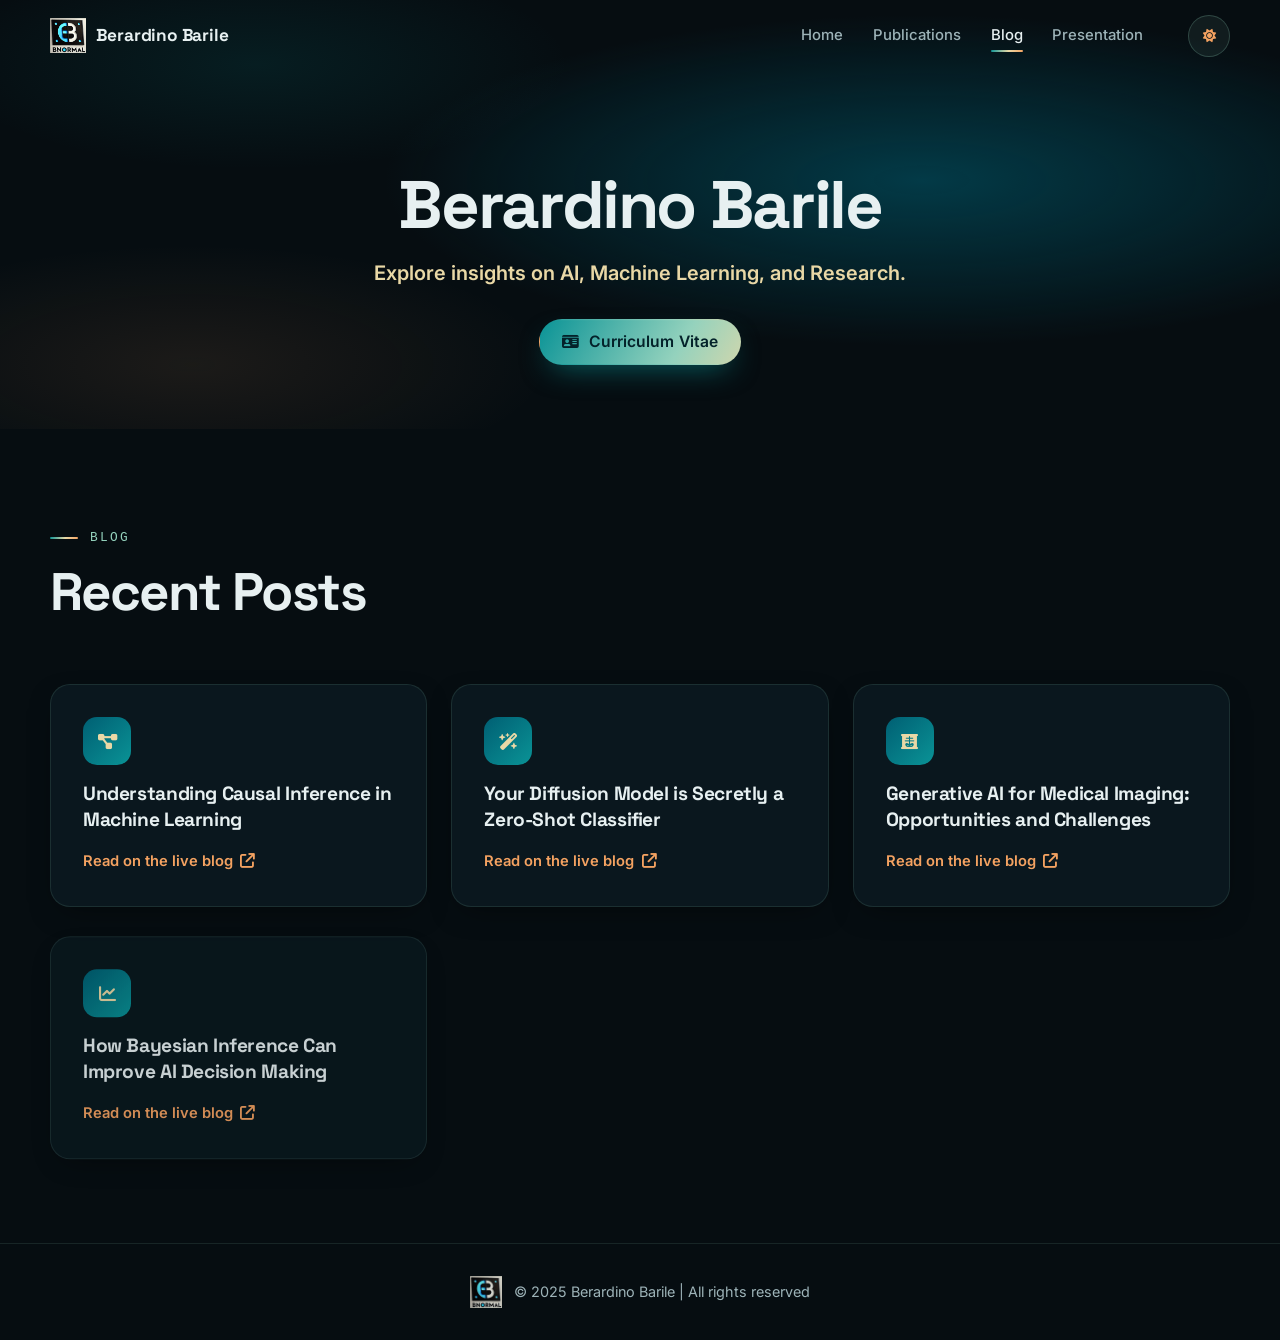
==== blog.html @ b343e504 "Add animated Talk to my CV chat page" ====
<!doctype html>
<html lang="en" class="no-js" data-theme="dark">
  <head>
    <meta charset="UTF-8" />
    <meta name="viewport" content="width=device-width, initial-scale=1" />
    <title>Blog - Berardino Barile</title>
    <meta name="description" content="Explore insights on AI, Machine Learning, and Research." />
    <meta name="theme-color" content="#060d11" />
    <link rel="icon" type="image/png" href="/assets/logo-280.png" />
    <script>
      (function () {
        var d = document.documentElement;
        d.classList.remove('no-js');
        d.classList.add('js');
        var t = 'dark';
        try {
          var s = localStorage.getItem('bnormal-theme');
          if (s === 'light' || s === 'dark') t = s;
        } catch (e) {}
        d.setAttribute('data-theme', t);
        setTimeout(function () {
          if (!window.__animBooted) d.classList.add('anim-fallback');
        }, 3000);
      })();
    </script>
    <link rel="preconnect" href="https://fonts.googleapis.com" />
    <link rel="preconnect" href="https://fonts.gstatic.com" crossorigin />
    <link
      rel="stylesheet"
      href="https://fonts.googleapis.com/css2?family=Inter:wght@400;500;600;700;800&family=Space+Grotesk:wght@500;600;700&display=swap"
    />
    <script type="module" crossorigin src="/assets/offscreen-HHxw4P6t.js"></script>
    <script type="module" crossorigin src="/assets/animations-CRm2_7_e.js"></script>
    <script type="module" crossorigin src="/assets/pages-BeR2mlbg.js"></script>
    <link rel="stylesheet" crossorigin href="/assets/offscreen-CxXICpaq.css">
  </head>
  <body>
    <a class="skip-link" href="#main">Skip to content</a>
    <div id="scroll-progress" class="scroll-progress" aria-hidden="true"></div>

    <header id="site-header" class="site-header">
      <div class="container site-header__inner">
        <a class="brand" href="index.html" aria-label="Berardino Barile, home">
          <img src="/assets/logo-280.png" alt="Logo" width="36" height="35" />
          <span class="brand__name">Berardino Barile</span>
        </a>
        <nav id="site-nav" class="site-nav" aria-label="Main">
          <ul>
            <li><a href="index.html">Home</a></li>
            <li><a href="publications.html">Publications</a></li>
            <li><a href="blog.html" class="is-active" aria-current="page">Blog</a></li>
            <li><a href="presentation.html">Presentation</a></li>
          </ul>
        </nav>
        <div class="site-header__actions">
          <button id="theme-toggle" class="icon-btn theme-toggle" type="button" aria-pressed="false" aria-label="Light theme">
            <i class="fa-solid fa-moon theme-toggle__moon" aria-hidden="true"></i>
            <i class="fa-solid fa-sun theme-toggle__sun" aria-hidden="true"></i>
          </button>
          <button id="nav-toggle" class="icon-btn nav-toggle" type="button" aria-expanded="false" aria-controls="site-nav" aria-label="Open menu">
            <span class="nav-toggle__bars" aria-hidden="true"><span></span><span></span><span></span></span>
          </button>
        </div>
      </div>
    </header>

    <main id="main" tabindex="-1">
      <section class="page-hero" aria-labelledby="page-title">
        <div class="hero__glow" aria-hidden="true"></div>
        <div class="container">
          <h1 id="page-title" class="page-hero__title" data-page-in>Berardino Barile</h1>
          <p class="page-hero__subtitle" data-page-in>Explore insights on AI, Machine Learning, and Research.</p>
          <a class="btn btn--primary" href="index.html" data-page-in><i class="fa-solid fa-id-card" aria-hidden="true"></i>Curriculum Vitae</a>
        </div>
      </section>

      <section class="page-section" aria-labelledby="posts-title">
        <div class="container">
          <header class="section-head">
            <p class="eyebrow">Blog</p>
            <h2 id="posts-title" class="section-title">Recent Posts</h2>
          </header>
          <div class="posts-grid">
            <a class="card post-card" href="https://berardinob.github.io/BNormal/Causality.html" target="_blank" rel="noopener" data-reveal-item>
              <span class="post-card__icon" aria-hidden="true"><i class="fa-solid fa-diagram-project"></i></span>
              <h3 class="post-card__title">Understanding Causal Inference in Machine Learning</h3>
              <span class="post-card__more">Read on the live blog<i class="fa-solid fa-arrow-up-right-from-square" aria-hidden="true"></i></span>
            </a>
            <a class="card post-card" href="https://berardinob.github.io/BNormal/diffusion-classifier.html" target="_blank" rel="noopener" data-reveal-item>
              <span class="post-card__icon" aria-hidden="true"><i class="fa-solid fa-wand-magic-sparkles"></i></span>
              <h3 class="post-card__title">Your Diffusion Model is Secretly a Zero-Shot Classifier</h3>
              <span class="post-card__more">Read on the live blog<i class="fa-solid fa-arrow-up-right-from-square" aria-hidden="true"></i></span>
            </a>
            <a class="card post-card" href="https://berardinob.github.io/BNormal/posts/article2.html" target="_blank" rel="noopener" data-reveal-item>
              <span class="post-card__icon" aria-hidden="true"><i class="fa-solid fa-x-ray"></i></span>
              <h3 class="post-card__title">Generative AI for Medical Imaging: Opportunities and Challenges</h3>
              <span class="post-card__more">Read on the live blog<i class="fa-solid fa-arrow-up-right-from-square" aria-hidden="true"></i></span>
            </a>
            <a class="card post-card" href="https://berardinob.github.io/BNormal/Bayesian_Inference.html" target="_blank" rel="noopener" data-reveal-item>
              <span class="post-card__icon" aria-hidden="true"><i class="fa-solid fa-chart-line"></i></span>
              <h3 class="post-card__title">How Bayesian Inference Can Improve AI Decision Making</h3>
              <span class="post-card__more">Read on the live blog<i class="fa-solid fa-arrow-up-right-from-square" aria-hidden="true"></i></span>
            </a>
          </div>
        </div>
      </section>
    </main>

    <footer class="site-footer">
      <div class="container site-footer__inner">
        <img src="/assets/logo-280.png" alt="" width="32" height="31" />
        <p>© 2025 Berardino Barile | All rights reserved</p>
      </div>
    </footer>

    <button id="back-to-top" class="back-to-top" type="button" aria-label="Back to top">
      <i class="fa-solid fa-arrow-up" aria-hidden="true"></i>
    </button>
  </body>
</html>
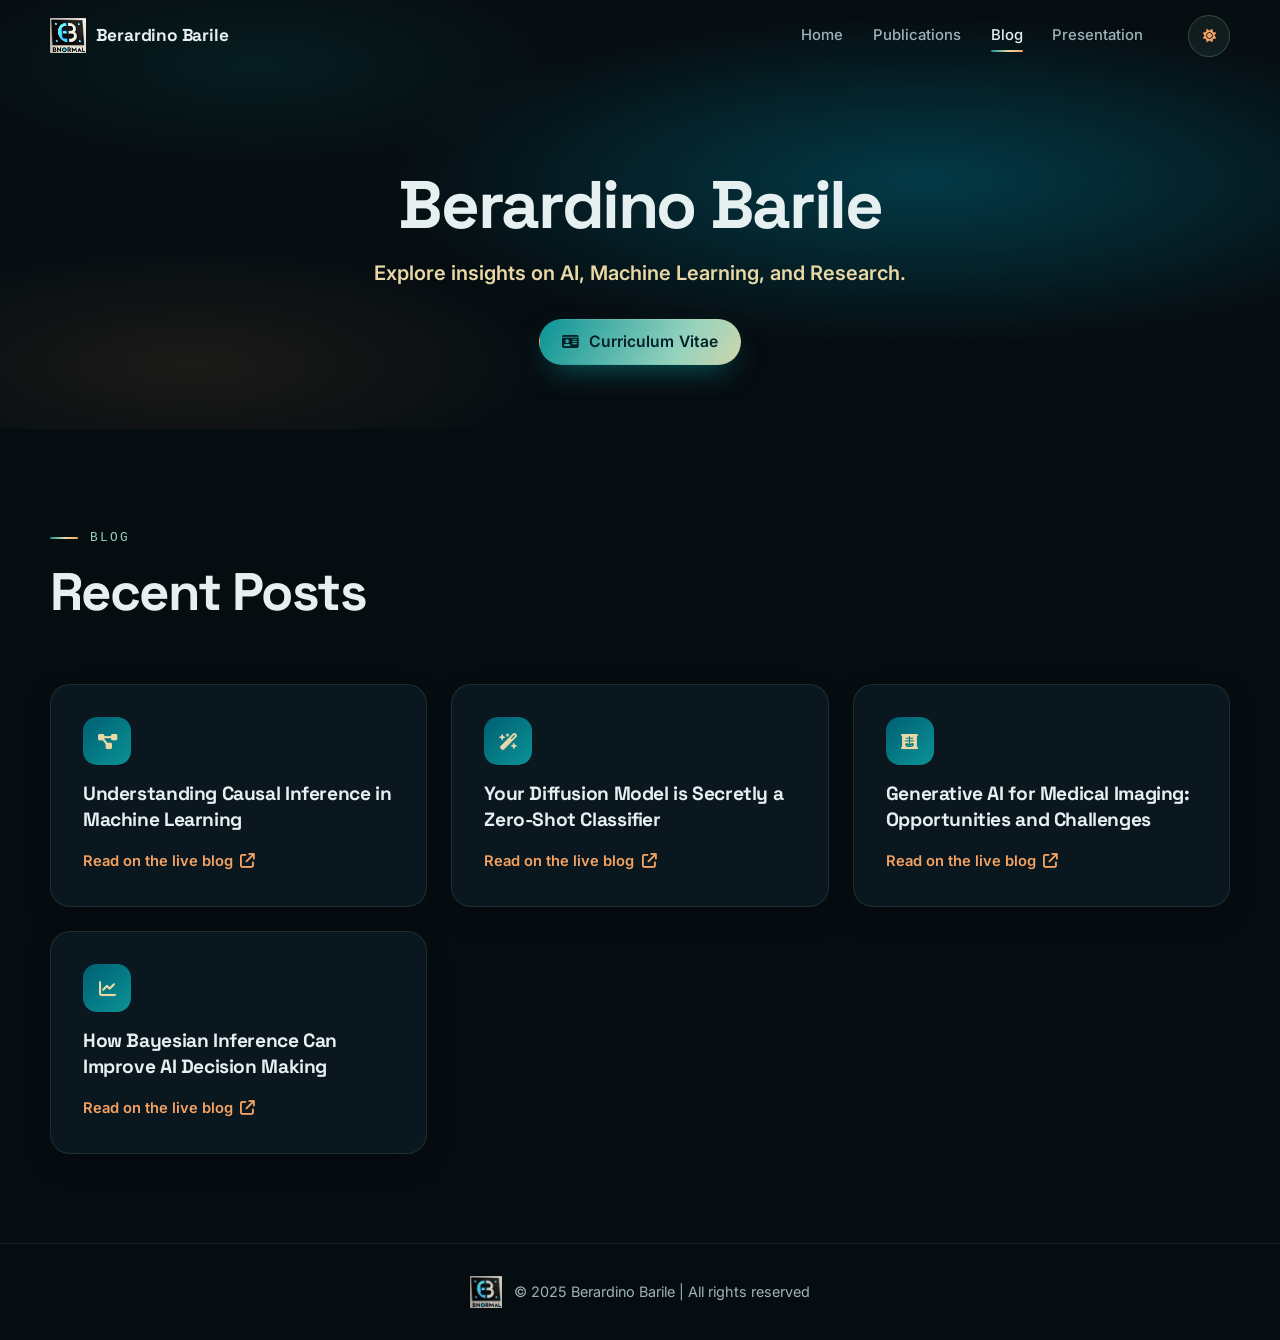
==== commit 0b779fb1: "Highlight key words in About me" ====
--- a/blog.html
+++ b/blog.html
@@ -29,10 +29,10 @@
       rel="stylesheet"
       href="https://fonts.googleapis.com/css2?family=Inter:wght@400;500;600;700;800&family=Space+Grotesk:wght@500;600;700&display=swap"
     />
-    <script type="module" crossorigin src="/assets/offscreen-HHxw4P6t.js"></script>
-    <script type="module" crossorigin src="/assets/animations-CRm2_7_e.js"></script>
-    <script type="module" crossorigin src="/assets/pages-BeR2mlbg.js"></script>
-    <link rel="stylesheet" crossorigin href="/assets/offscreen-CxXICpaq.css">
+    <script type="module" crossorigin src="/assets/offscreen-ZG_HrhQK.js"></script>
+    <script type="module" crossorigin src="/assets/animations-bjCUampx.js"></script>
+    <script type="module" crossorigin src="/assets/pages-DX_VAMzH.js"></script>
+    <link rel="stylesheet" crossorigin href="/assets/offscreen-oSPL8KOa.css">
   </head>
   <body>
     <a class="skip-link" href="#main">Skip to content</a>
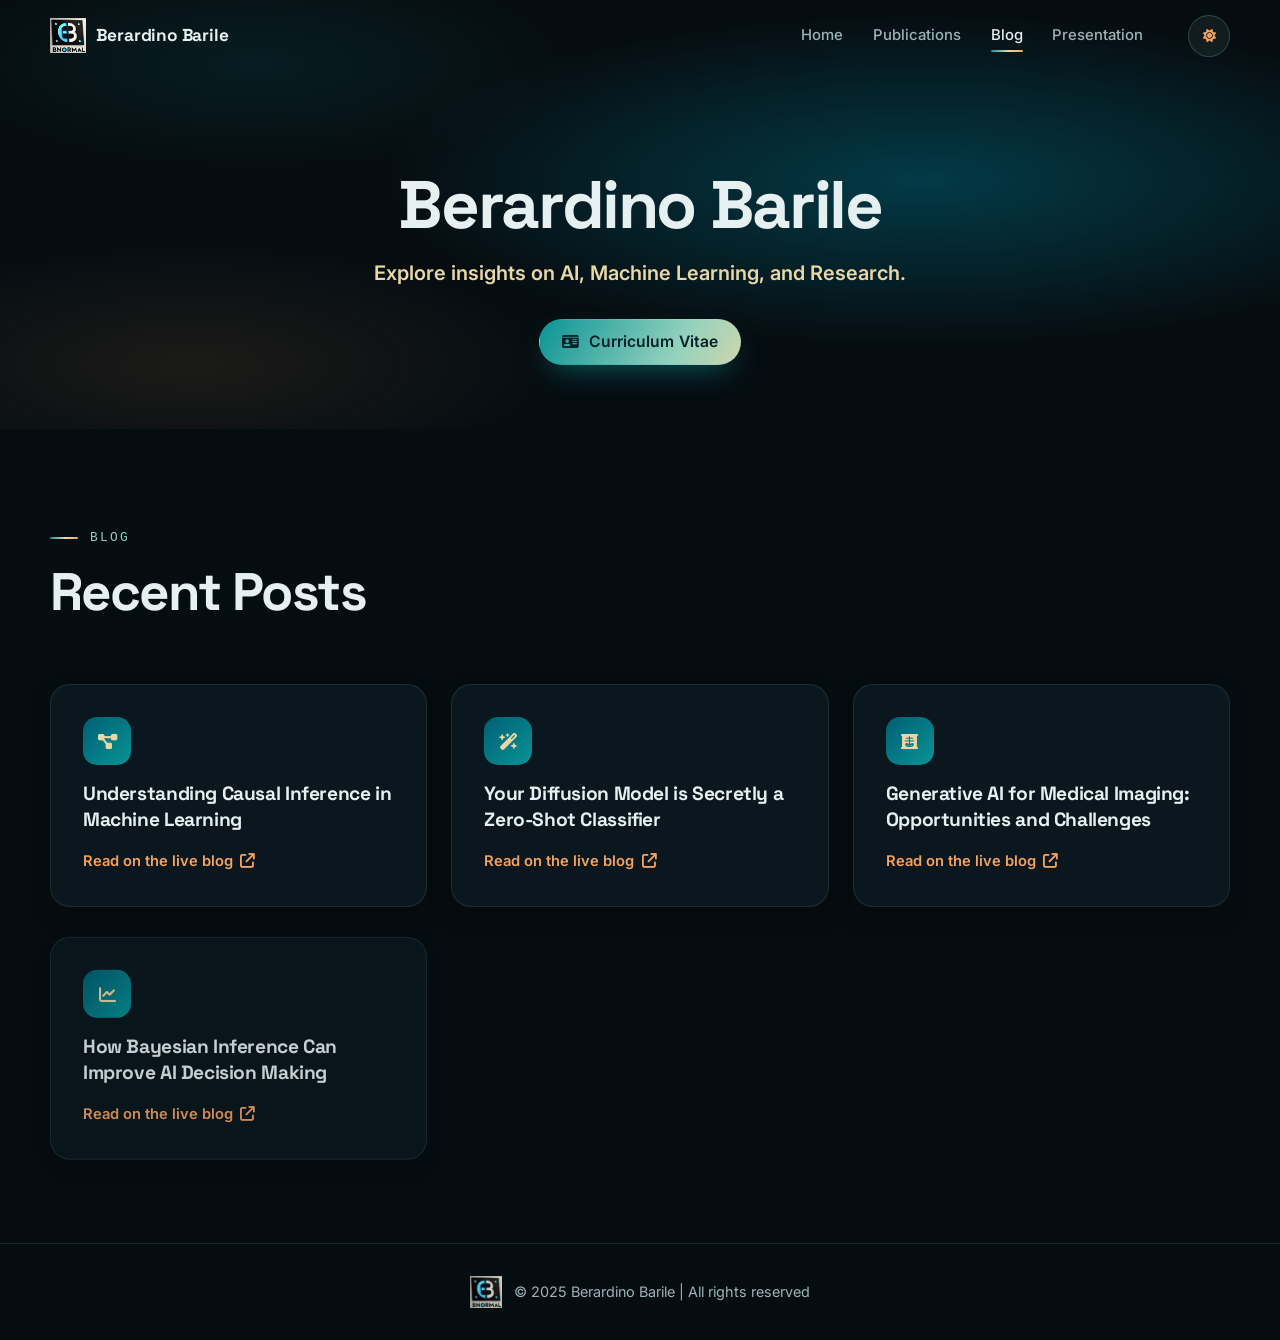
==== commit 6c20be76: "Talk to my CV: AI answers (Qwen via olddad), 10 questions per visitor per day, visitor log and click" ====
--- a/blog.html
+++ b/blog.html
@@ -29,10 +29,10 @@
       rel="stylesheet"
       href="https://fonts.googleapis.com/css2?family=Inter:wght@400;500;600;700;800&family=Space+Grotesk:wght@500;600;700&display=swap"
     />
-    <script type="module" crossorigin src="/assets/offscreen-ZG_HrhQK.js"></script>
-    <script type="module" crossorigin src="/assets/animations-bjCUampx.js"></script>
-    <script type="module" crossorigin src="/assets/pages-DX_VAMzH.js"></script>
-    <link rel="stylesheet" crossorigin href="/assets/offscreen-oSPL8KOa.css">
+    <script type="module" crossorigin src="/assets/track-BN-_I3d_.js"></script>
+    <script type="module" crossorigin src="/assets/animations-NIFsOUne.js"></script>
+    <script type="module" crossorigin src="/assets/pages-DiF1rrI-.js"></script>
+    <link rel="stylesheet" crossorigin href="/assets/track-oSPL8KOa.css">
   </head>
   <body>
     <a class="skip-link" href="#main">Skip to content</a>
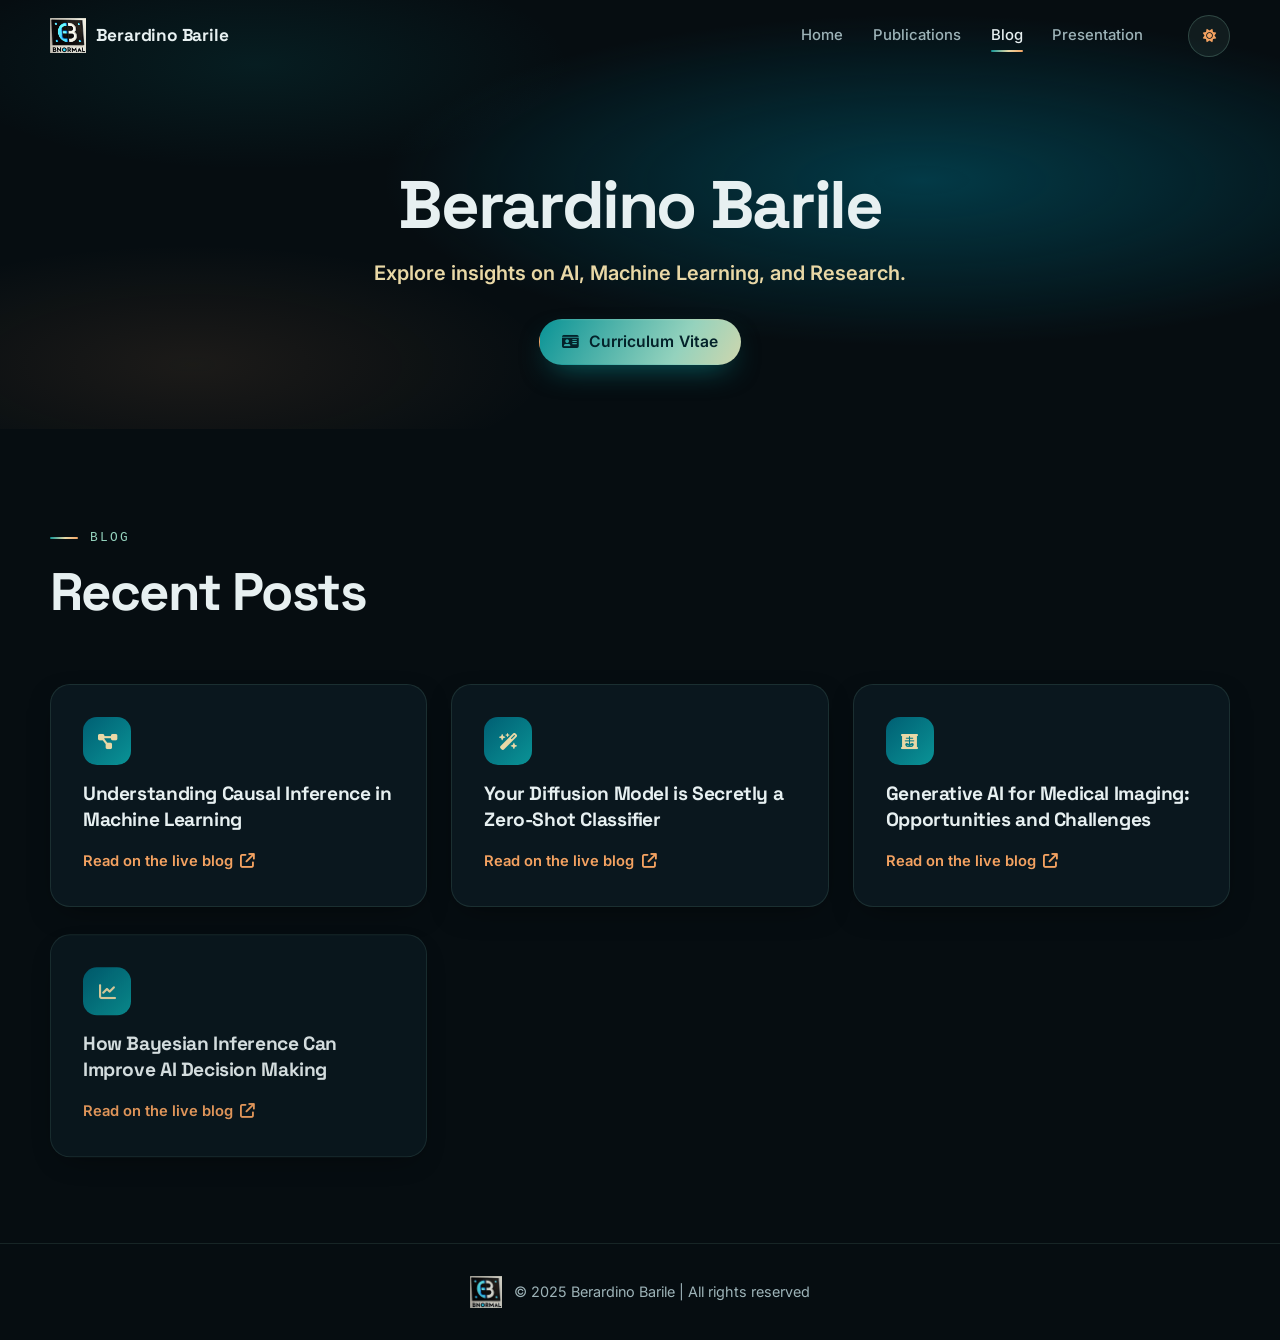
==== commit 66f0d29e: "Contact form: every email link opens a message window, delivered to the owner's inbox" ====
--- a/blog.html
+++ b/blog.html
@@ -29,10 +29,10 @@
       rel="stylesheet"
       href="https://fonts.googleapis.com/css2?family=Inter:wght@400;500;600;700;800&family=Space+Grotesk:wght@500;600;700&display=swap"
     />
-    <script type="module" crossorigin src="/assets/track-BN-_I3d_.js"></script>
-    <script type="module" crossorigin src="/assets/animations-NIFsOUne.js"></script>
-    <script type="module" crossorigin src="/assets/pages-DiF1rrI-.js"></script>
-    <link rel="stylesheet" crossorigin href="/assets/track-oSPL8KOa.css">
+    <script type="module" crossorigin src="/assets/contact-CbEQbMfE.js"></script>
+    <script type="module" crossorigin src="/assets/animations-Buv9fZqY.js"></script>
+    <script type="module" crossorigin src="/assets/pages-D0kMPcO0.js"></script>
+    <link rel="stylesheet" crossorigin href="/assets/contact-CC-_xZid.css">
   </head>
   <body>
     <a class="skip-link" href="#main">Skip to content</a>
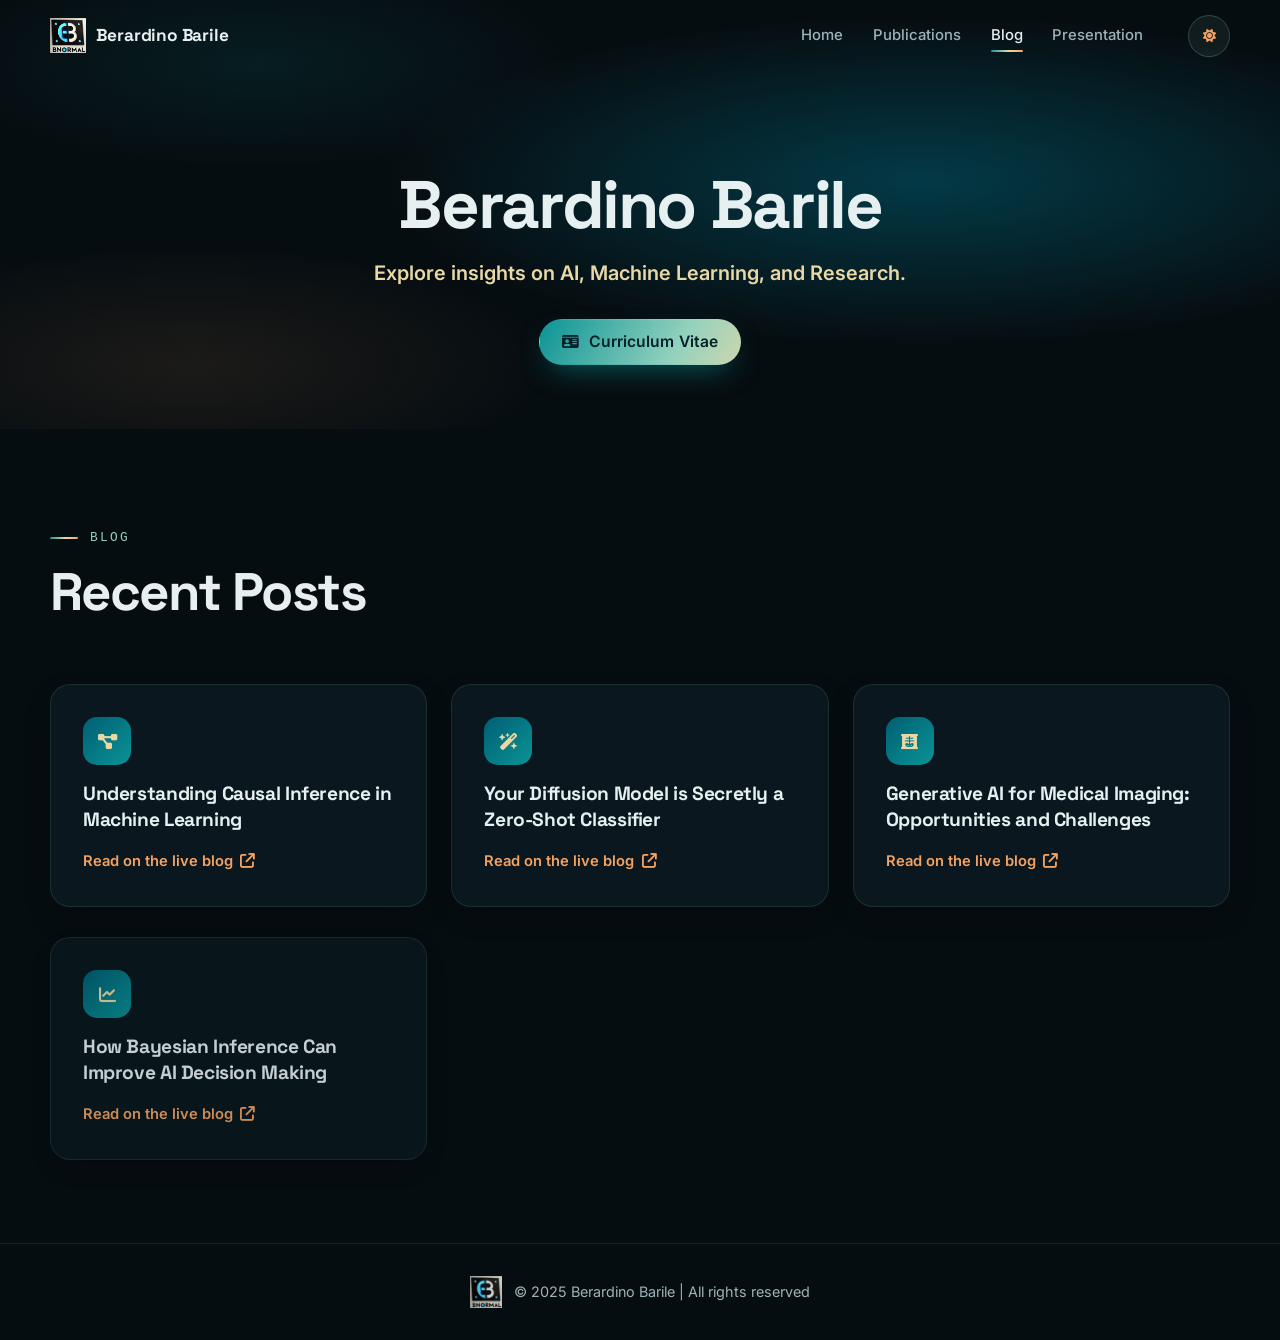
==== commit 0185ce91: "Contact form: name, email and message are all required and validated" ====
--- a/blog.html
+++ b/blog.html
@@ -29,10 +29,10 @@
       rel="stylesheet"
       href="https://fonts.googleapis.com/css2?family=Inter:wght@400;500;600;700;800&family=Space+Grotesk:wght@500;600;700&display=swap"
     />
-    <script type="module" crossorigin src="/assets/contact-CbEQbMfE.js"></script>
-    <script type="module" crossorigin src="/assets/animations-Buv9fZqY.js"></script>
-    <script type="module" crossorigin src="/assets/pages-D0kMPcO0.js"></script>
-    <link rel="stylesheet" crossorigin href="/assets/contact-CC-_xZid.css">
+    <script type="module" crossorigin src="/assets/contact-Bcl8e3Hp.js"></script>
+    <script type="module" crossorigin src="/assets/animations-DIzLgxR3.js"></script>
+    <script type="module" crossorigin src="/assets/pages-_eBbru7n.js"></script>
+    <link rel="stylesheet" crossorigin href="/assets/contact-DvRWsU79.css">
   </head>
   <body>
     <a class="skip-link" href="#main">Skip to content</a>
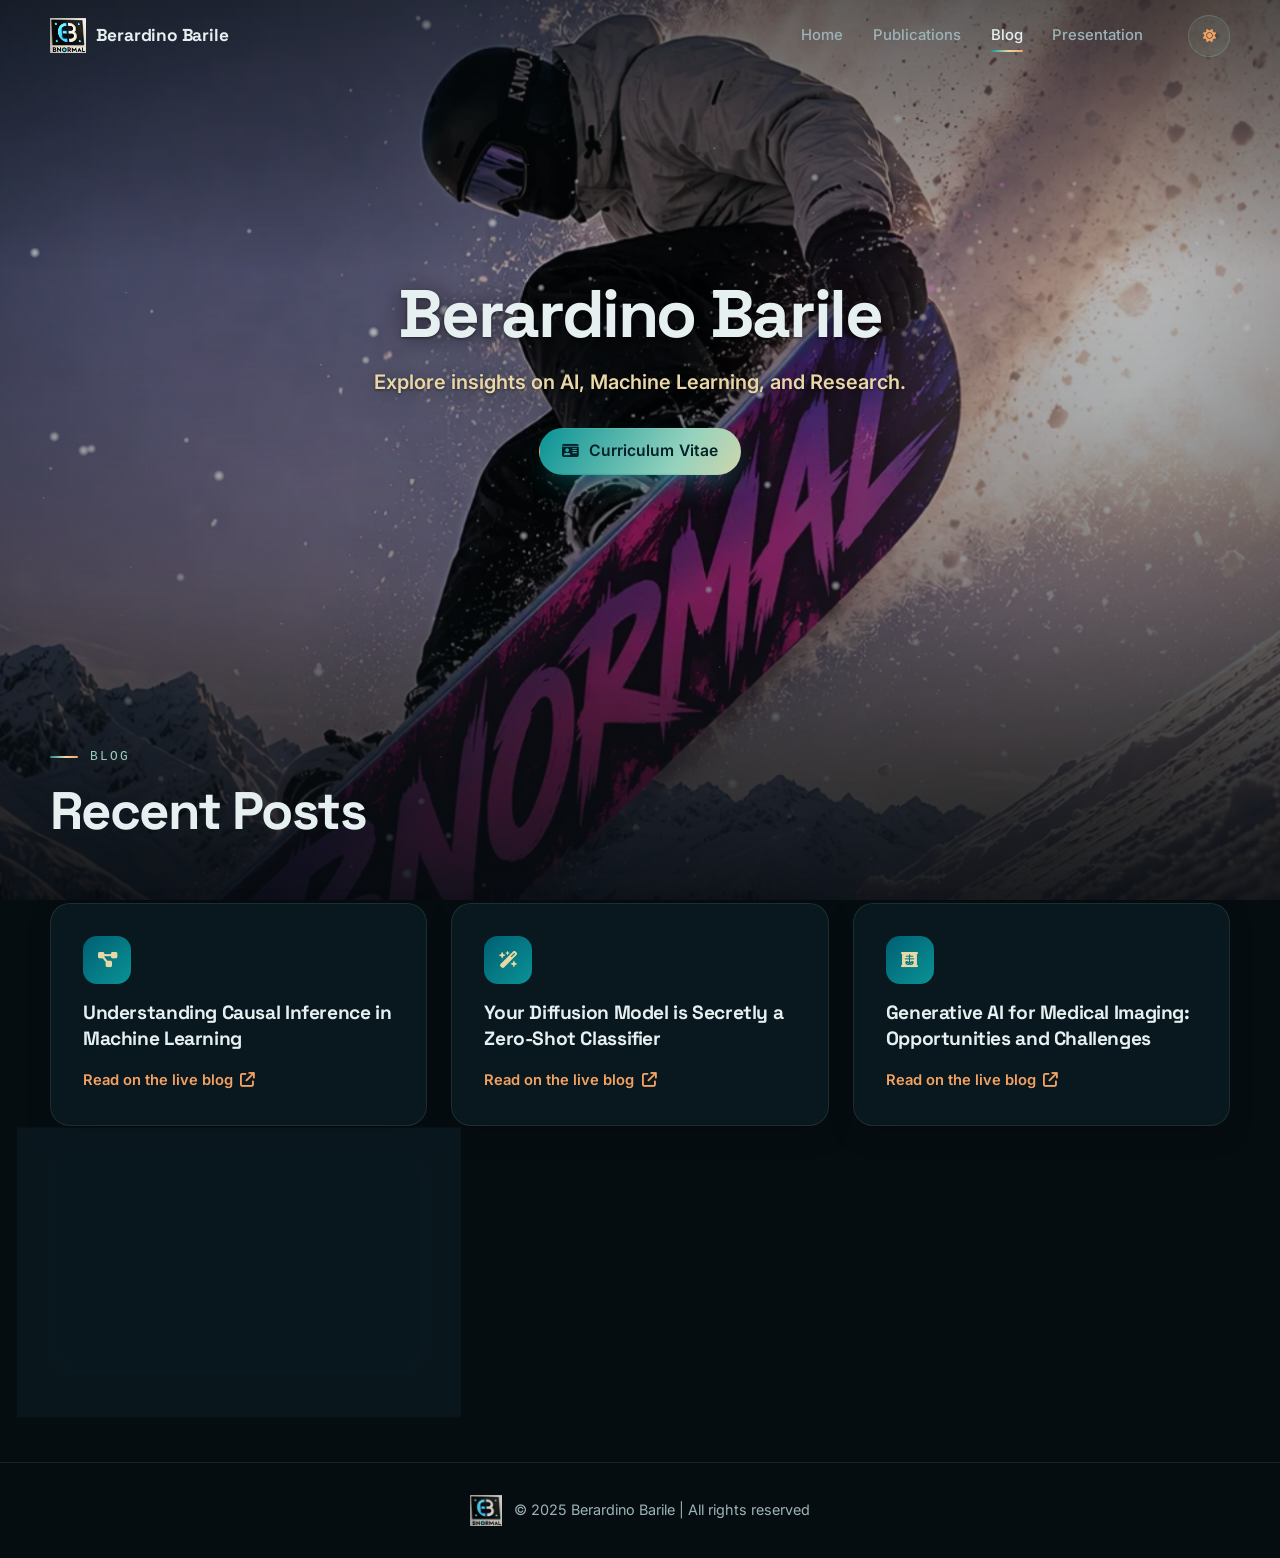
==== commit 4dc34d9a: "Blog: live BNORMAL snowboard background (parallax, snow, powder spray)" ====
--- a/blog.html
+++ b/blog.html
@@ -31,10 +31,10 @@
     />
     <script type="module" crossorigin src="/assets/contact-Bcl8e3Hp.js"></script>
     <script type="module" crossorigin src="/assets/animations-DIzLgxR3.js"></script>
-    <script type="module" crossorigin src="/assets/pages-_eBbru7n.js"></script>
+    <script type="module" crossorigin src="/assets/pages-DeFx-QMT.js"></script>
     <link rel="stylesheet" crossorigin href="/assets/contact-DvRWsU79.css">
   </head>
-  <body>
+  <body data-bn-bg>
     <a class="skip-link" href="#main">Skip to content</a>
     <div id="scroll-progress" class="scroll-progress" aria-hidden="true"></div>
 
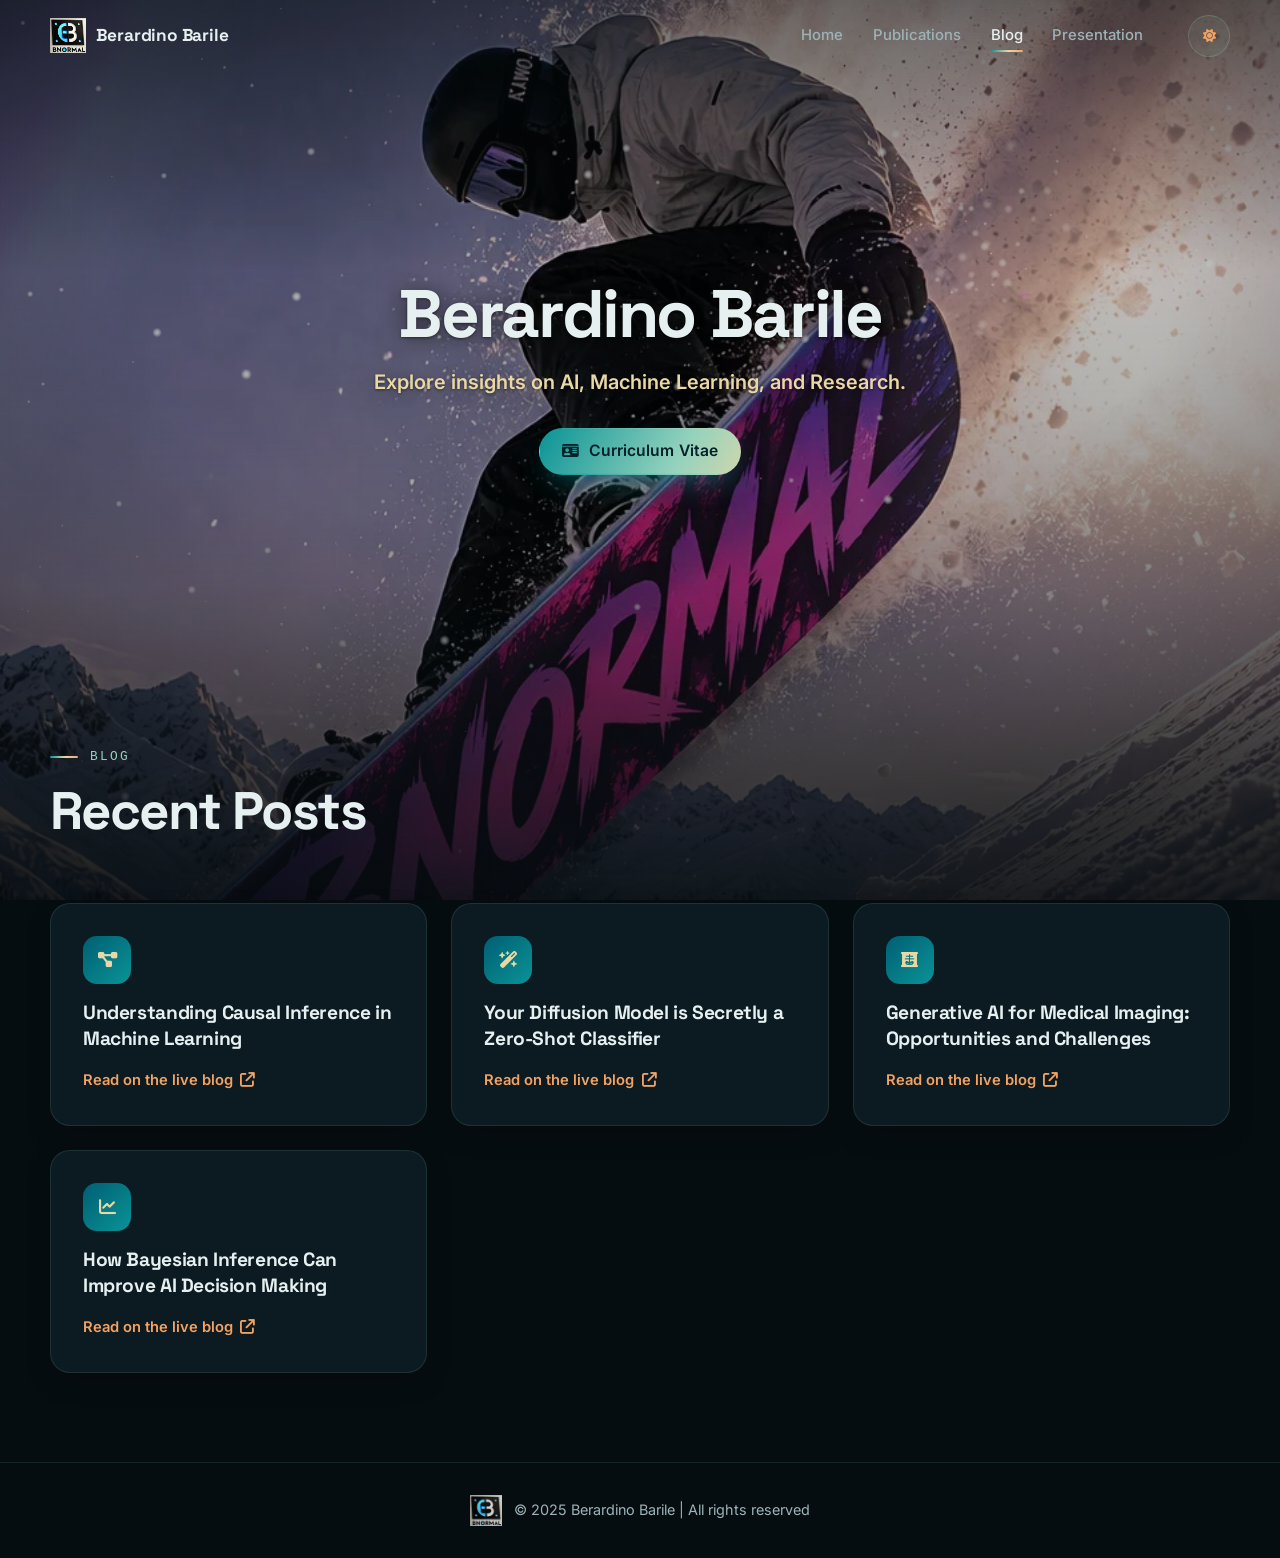
==== commit 0ca9991f: "Blog background: smooth 60 fps (no per-frame repaint, no blur over the moving photo)" ====
--- a/blog.html
+++ b/blog.html
@@ -31,7 +31,7 @@
     />
     <script type="module" crossorigin src="/assets/contact-Bcl8e3Hp.js"></script>
     <script type="module" crossorigin src="/assets/animations-DIzLgxR3.js"></script>
-    <script type="module" crossorigin src="/assets/pages-DeFx-QMT.js"></script>
+    <script type="module" crossorigin src="/assets/pages-rC2cxH8u.js"></script>
     <link rel="stylesheet" crossorigin href="/assets/contact-DvRWsU79.css">
   </head>
   <body data-bn-bg>
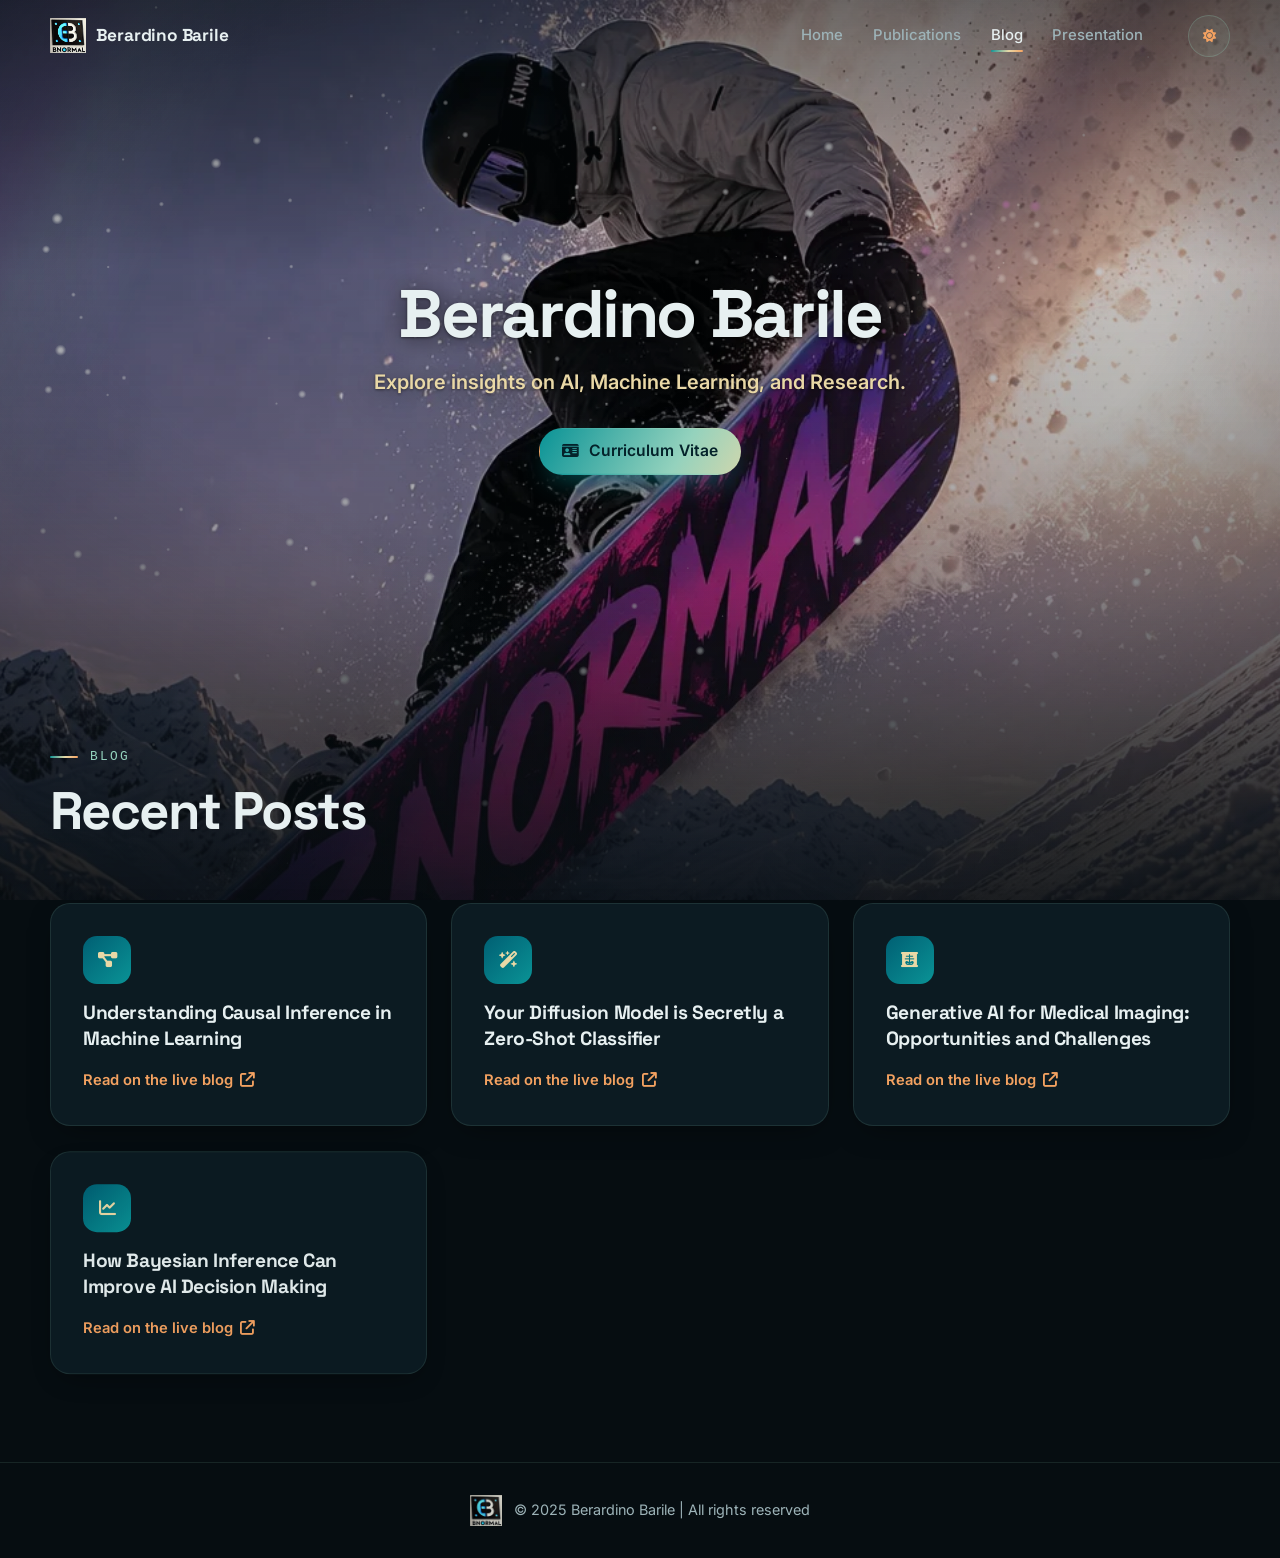
==== commit e77be80f: "SEO: robots.txt, sitemap, canonical and preview tags, Person structured data, noindex chat" ====
--- a/blog.html
+++ b/blog.html
@@ -6,6 +6,14 @@
     <title>Blog - Berardino Barile</title>
     <meta name="description" content="Explore insights on AI, Machine Learning, and Research." />
     <meta name="theme-color" content="#060d11" />
+    <link rel="canonical" href="https://berardinobarile.it/blog.html" />
+    <meta property="og:type" content="website" />
+    <meta property="og:site_name" content="Berardino Barile" />
+    <meta property="og:title" content="Blog - Berardino Barile" />
+    <meta property="og:description" content="Explore insights on AI, Machine Learning, and Research." />
+    <meta property="og:url" content="https://berardinobarile.it/blog.html" />
+    <meta property="og:image" content="https://berardinobarile.it/assets/profile.jpg" />
+    <meta name="twitter:card" content="summary" />
     <link rel="icon" type="image/png" href="/assets/logo-280.png" />
     <script>
       (function () {
